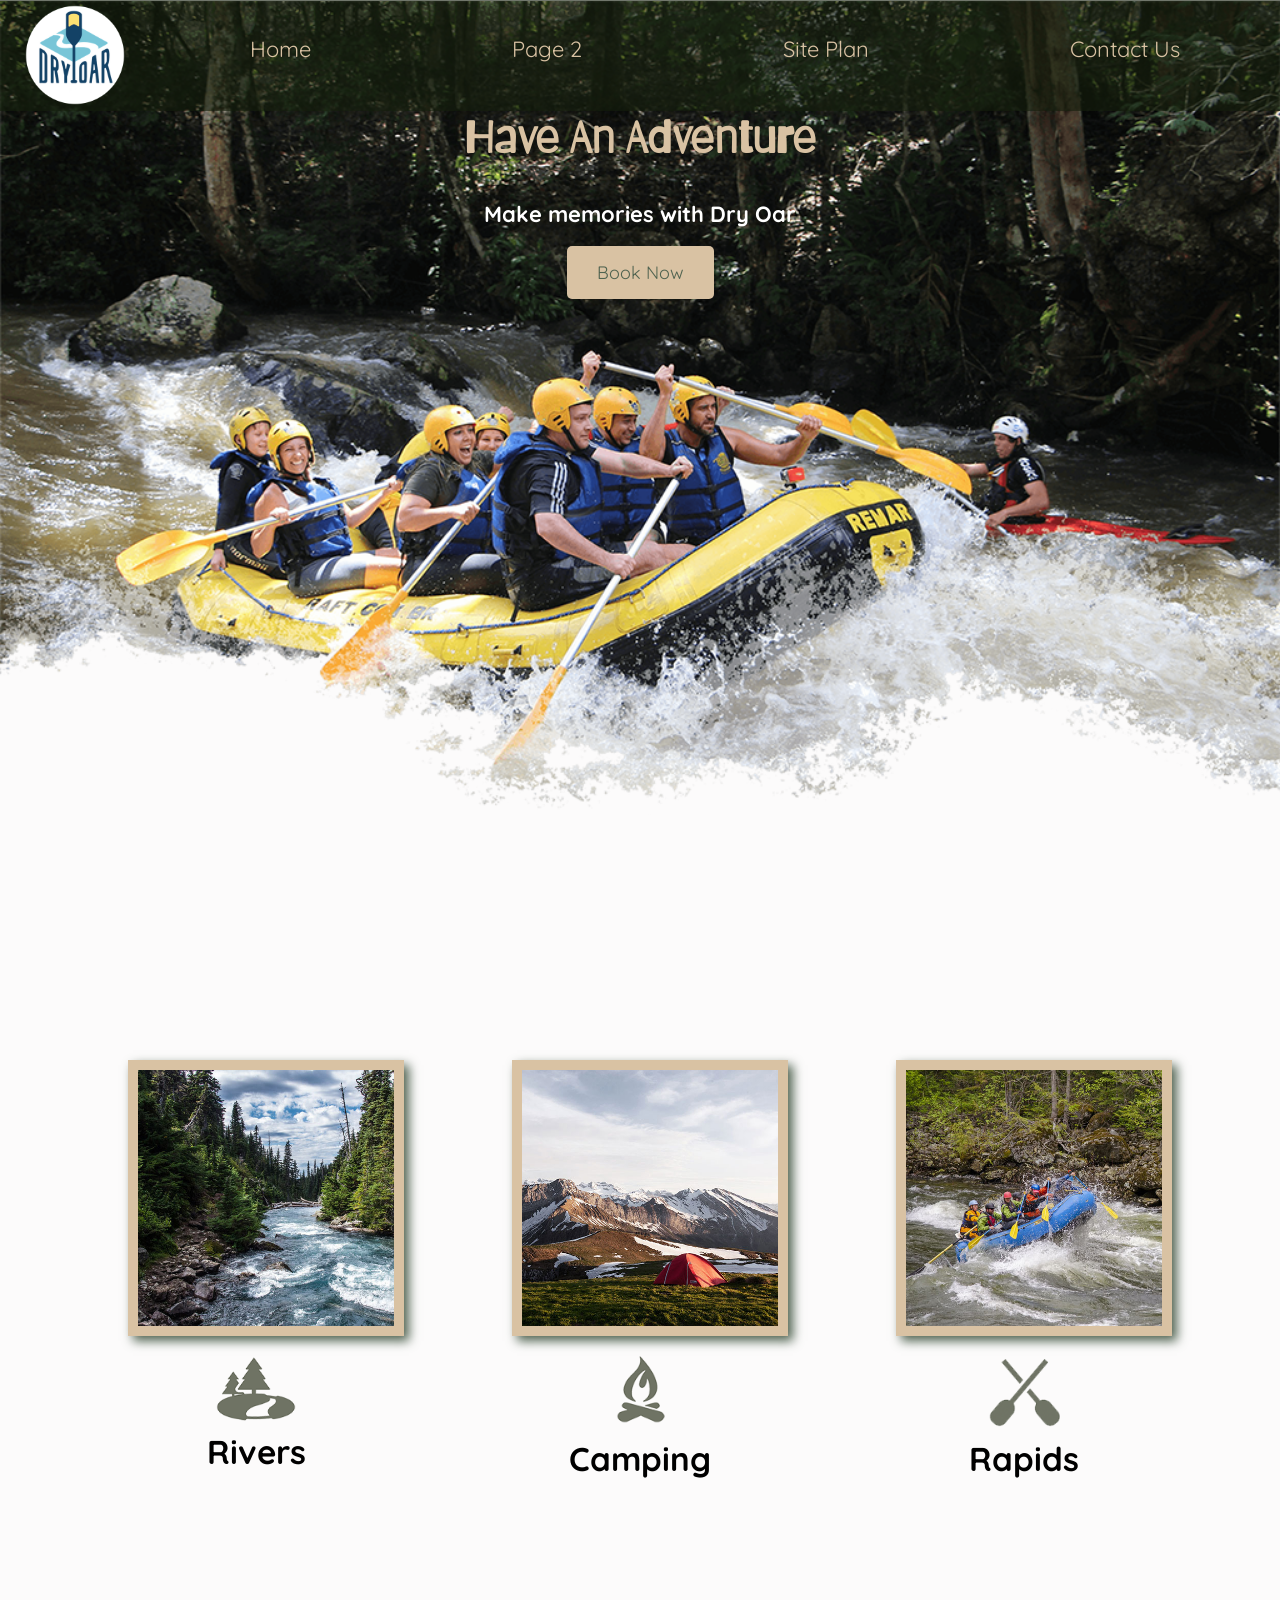
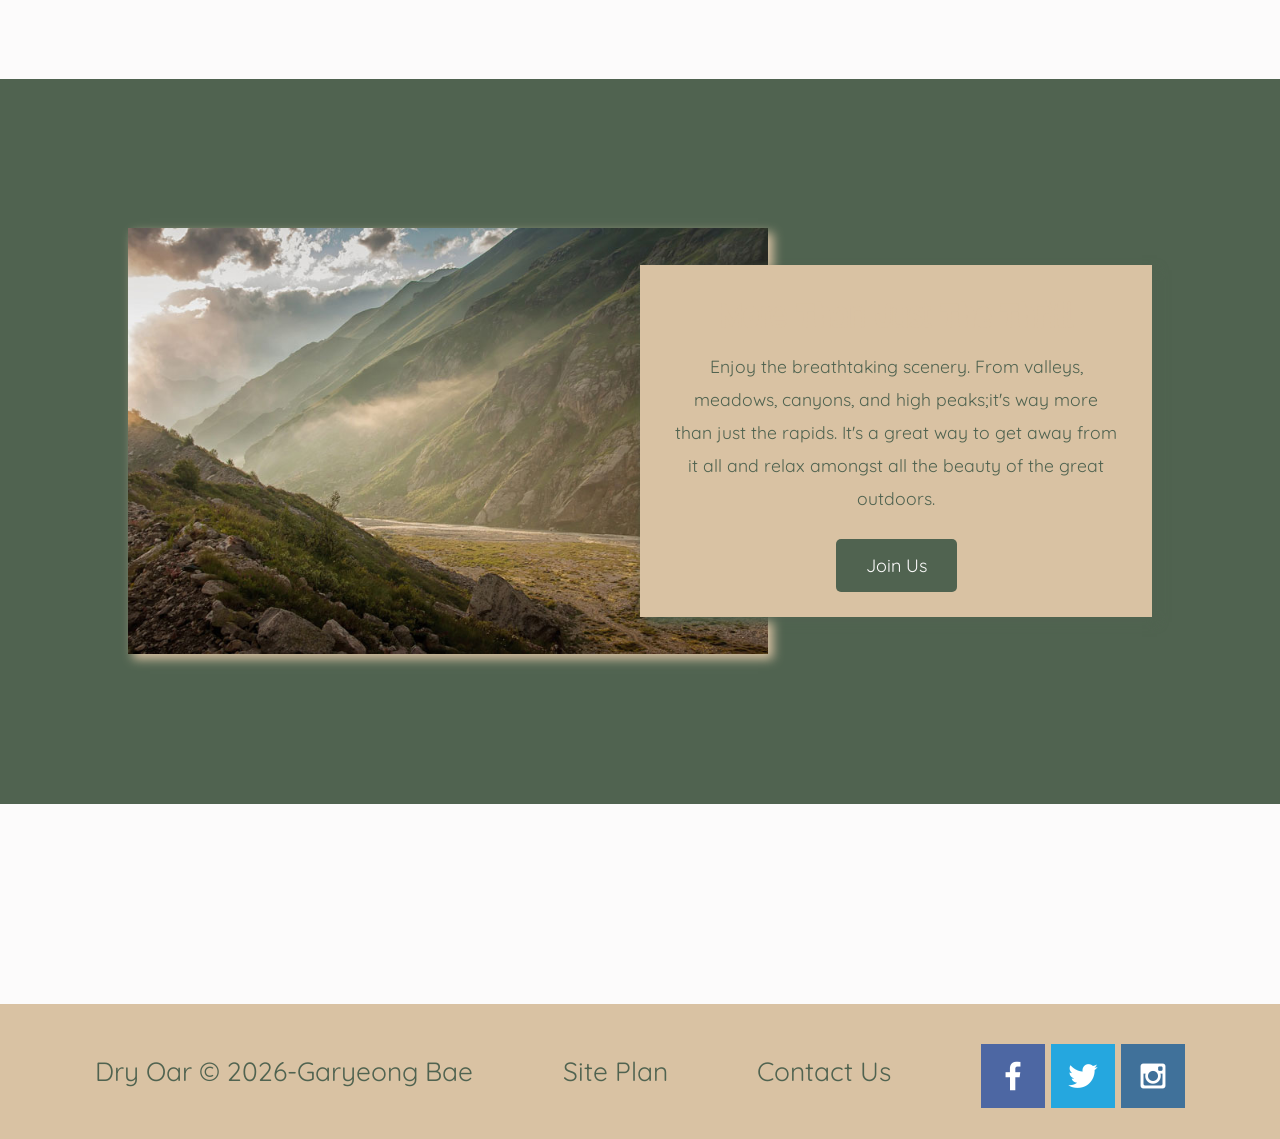
==== wwr/index.html @ 1e1f7eb1 "Initial commit" ====
<!DOCTYPE html>
<html lang="en">
<head>
    <meta charset="UTF-8">
    <meta name="viewport" content="width=device-width, initial-scale=1.0">
    <title>Whitewater Rafting Vacations | Dr Oar Boating | Home</title>
    <link rel="stylesheet" href="/wwr/styles/styles.css">
</head>
<body>
    <div id="content">
        <header>
            <a href="index.html" id="logo_link">
                <img class="logo" src="images/logo.png" alt="Dry Oar Logo"> 
            </a>
            <nav>
                <a href="index.html">Home</a>
                <a href="#">Page 2</a>
                <a href="site-plan-rafting.html">Site Plan</a>
                <a href="contactus.html">Contact Us</a>
            </nav>

        </header>
        <div id="hero">
            <div id="hero-box">
                <img id="hero-img" src="images/hero.png" alt="People enjoying rafting">
            </div>
            <section id="hero-msg">
                <h1 class="home-title">Have An Adventure</h1>
                <h4>Make memories with Dry Oar</h4>
                <div class="button-box">
                    <a class="book" href="contactus.html">Book Now</a>
                </div>
            </section>
        </div>
        <main class="home-grid">
            <section class="rivers-card">
                <img class="card-img" src="images/rivers.jpg" alt="river in forest">
                <img class="icon" src="images/river_icon.png" alt="river icon">
                <h2>Rivers</h2>
            </section>
            <section class="camping-card">
                <img class="card-img" src="images/camping.jpg" alt="tent in mountains">
                <img class="icon" src="images/fire_icon.png" alt="fire icon">
                <h2>Camping</h2>
            </section>
            <section class="rapids-card">
                <img class="card-img" src="images/rapids.jpg" alt="rafting boat">
                <img class="icon" src="images/oars.png" alt="oars idon">
                <h2>Rapids</h2>
            </section>
            <div id="background"></div>
            <img class="mountains" src="images/mountains.jpg" alt="Misty mountains">
            <section class="msg">
                <h2>More Than Just The Thrill</h2>
                <p>Enjoy the breathtaking scenery. From valleys, meadows, canyons, and high peaks;it's way more than just the rapids. It's a great way to get away from it all and relax amongst all the beauty of the great outdoors.</p>
                <a class="join" href="rivers.html">Join Us</a>
            </section>
        </main>
        <footer>
            <p>Dry Oar &copy; 2026-Garyeong Bae</p>
            <p><a href="site-plan-rafting.html">Site Plan</a></p>
            <p><a href="contactus.html">Contact Us</a></p>
            <div class="social">
                <a href="https://facebook.com" target="_blank">
                    <img src="images/facebook.png" alt="fb icon">
                </a>
                <a href="https://twitter.com" target="_blank">
                    <img src="images/twitter.png" alt="twitter icon">
                </a>
                <a href="https://instagram.com" target="_blank">
                    <img src="images/instagram.png" alt="instagram icon">
                </a>
            </div>
        </footer>
    </div>
</body>
</html>
---- wwr/styles/styles.css ----
@import url('https://fonts.googleapis.com/css2?family=Barriecito&family=Barrio&family=Gowun+Dodum&family=Quicksand:wght@300..700&display=swap');

#content{
    max-width: 1600px;
    margin: 0 auto;
}

#logo_link{
    padding-top:5px;
    justify-self: center;
    align-self: center;
}
.logo{
    width: 100px;
}
nav{
    display:flex;
    justify-content: space-around;

}
nav a{
    text-align:center;
    color:#d9c2a3;
    text-decoration: none;
    padding: 35px;
}
nav a:hover{
    background-color: rgb(181, 197, 181, 0.4);
    color:#d9c2a3;
}
.home-title{
    color:#506350;
    font-family: Barriecito, Barrio, sans-serif;
    font-size: 2em;
    margin-top: 10px;
}
h4{
    color:#d9c2a3;
}
#hero{
    display: grid;
    grid-template-columns: 1fr 3fr 1fr;
    Margin-top: -110px;
    width: 100%;
}
#hero-box{
    grid-column: 1/4;
    grid-row:1/3;
    z-index: -1;
}
#hero-msg{
    grid-column: 2/3;
    grid-row: 1/2;
    margin-top: 100px;
}
#hero-msg h1{
    text-align:center;
    color:#d9c2a3;
}
#hero-msg h4{
    text-align:center;
    color:white;
}
#hero-img{
    width: 100%;
}
.button-box{
    text-align:center;
}
main section{
    text-align:center;
    box-sizing: border-box;
}
#background{
    height: 725px;
}
body{
    background-color: #fcfbfb; 
    font-family: Quicksand, "Gowun Dodum", sans-serif;
    font-size: 22px;
    margin: 0;
    padding: 0;
}
h2{
    margin: 0;
}
header{
    background-color: rgba(20,30,13, .6);
    display: grid;
    grid-template-columns: 150px auto;
}

.book{
    background-color: #d9c2a3;
    color:#506350;
    text-decoration: none;
    font-size: 18px;
    padding: 15px 30px;
    margin-top: 50px;
    border-radius: 5px;
}
.join{
    background-color: #506350;
    color:#fcfbfb;
    text-decoration: none;
    font-size: 18px;
    padding: 15px 30px;
    margin-top: 50px;
    border-radius: 5px;

}
.book:hover{
    background-color: #fcfbfb;
    color:#506350;
    
}
.join:hover{
    background-color: #fcfbfb;
    color:#506350;
}
.home-grid{
    display: grid;
    grid-template-columns: repeat(10, 1fr);
}
#background{
    background-color: #506350;
    grid-column: 1/11;
    grid-row: 4/9;
}
.msg{
    background-color: #d9c2a3;
    line-height: 1.5em;
    padding: 35px;
    grid-column: 6/10;
    grid-row: 6/7;
    box-shadow: 5px 5px 10px #506350;
}
.msg h2{
    color:#d9c2a3;
    font-family: Barriecito, Barrio, sans-serif;
}
.msg p{
    color:#506350;
    font-size: .8em;
    padding-bottom: 15px;
}
.icon{
    width: 80px;
    padding-top: 10px;
}
.card-img{
    border: 10px solid #d9c2a3;
    transition: transform .5s;
    box-shadow: 5px 5px 10px #506350;
    width: 100%;
}
.card-img:hover{
    opacity: .6;
    transform: scale(1.1);
}
.mountains{
    width: 100%;
    grid-column: 2/7;
    grid-row: 5/8;
    box-shadow: 5px 5px 10px #d9c2a3;
}
.rivers-card{
    margin: 200px 0;
    grid-column: 2/4;
    grid-row: 2/3;
}
.camping-card{
    margin: 200px 0;
    grid-column: 5/7;
    grid-row: 2/3;
}
.rapids-card{
    margin: 200px 0;
    grid-column: 8/10;
    grid-row: 2/3;
}

footer{
    background-color: #d9c2a3;
    color:#506350;
    padding: 25px 50px;
    margin-top: 200px;
    display: flex;
    justify-content: space-around;
    align-items: center;
}
footer a{
    color:#506350;
    text-decoration: none;
}
footer a:hover{
    color:#506350;
}
footer p{
    font-size: 1.2em;
}
footer p a:hover{
    text-decoration: underline;
}
footer .social img{
    padding-top: 15px;
}
@media screen and (max-width:900px){
    #hero, .home-grid{
        display: block;
        height: auto;
    }
    nav, footer{
        flex-direction: column;
    }
    nav a{
        display: block;
        padding: 15px;
    }
    #hero{
        margin-top: 0;
    }
    #hero-msg{
        margin-top: 0;
    }
    #hero-msg h4{
        display: none;
    }
    #hero-msg h1{
        color: #506350;
    }
    .home-title{
        font-size: 25px;
    }
    .rivers-card, .camping-card, .rapids-card{
        margin:50px auto;
        width: 60%;
    }
    #background{
        display: none;
    }
    .mountains, .msg{
        width: 80%;
        display: block;
        margin: 0 auto;
    }
    footer{
        margin-top: 25px;
    }
}
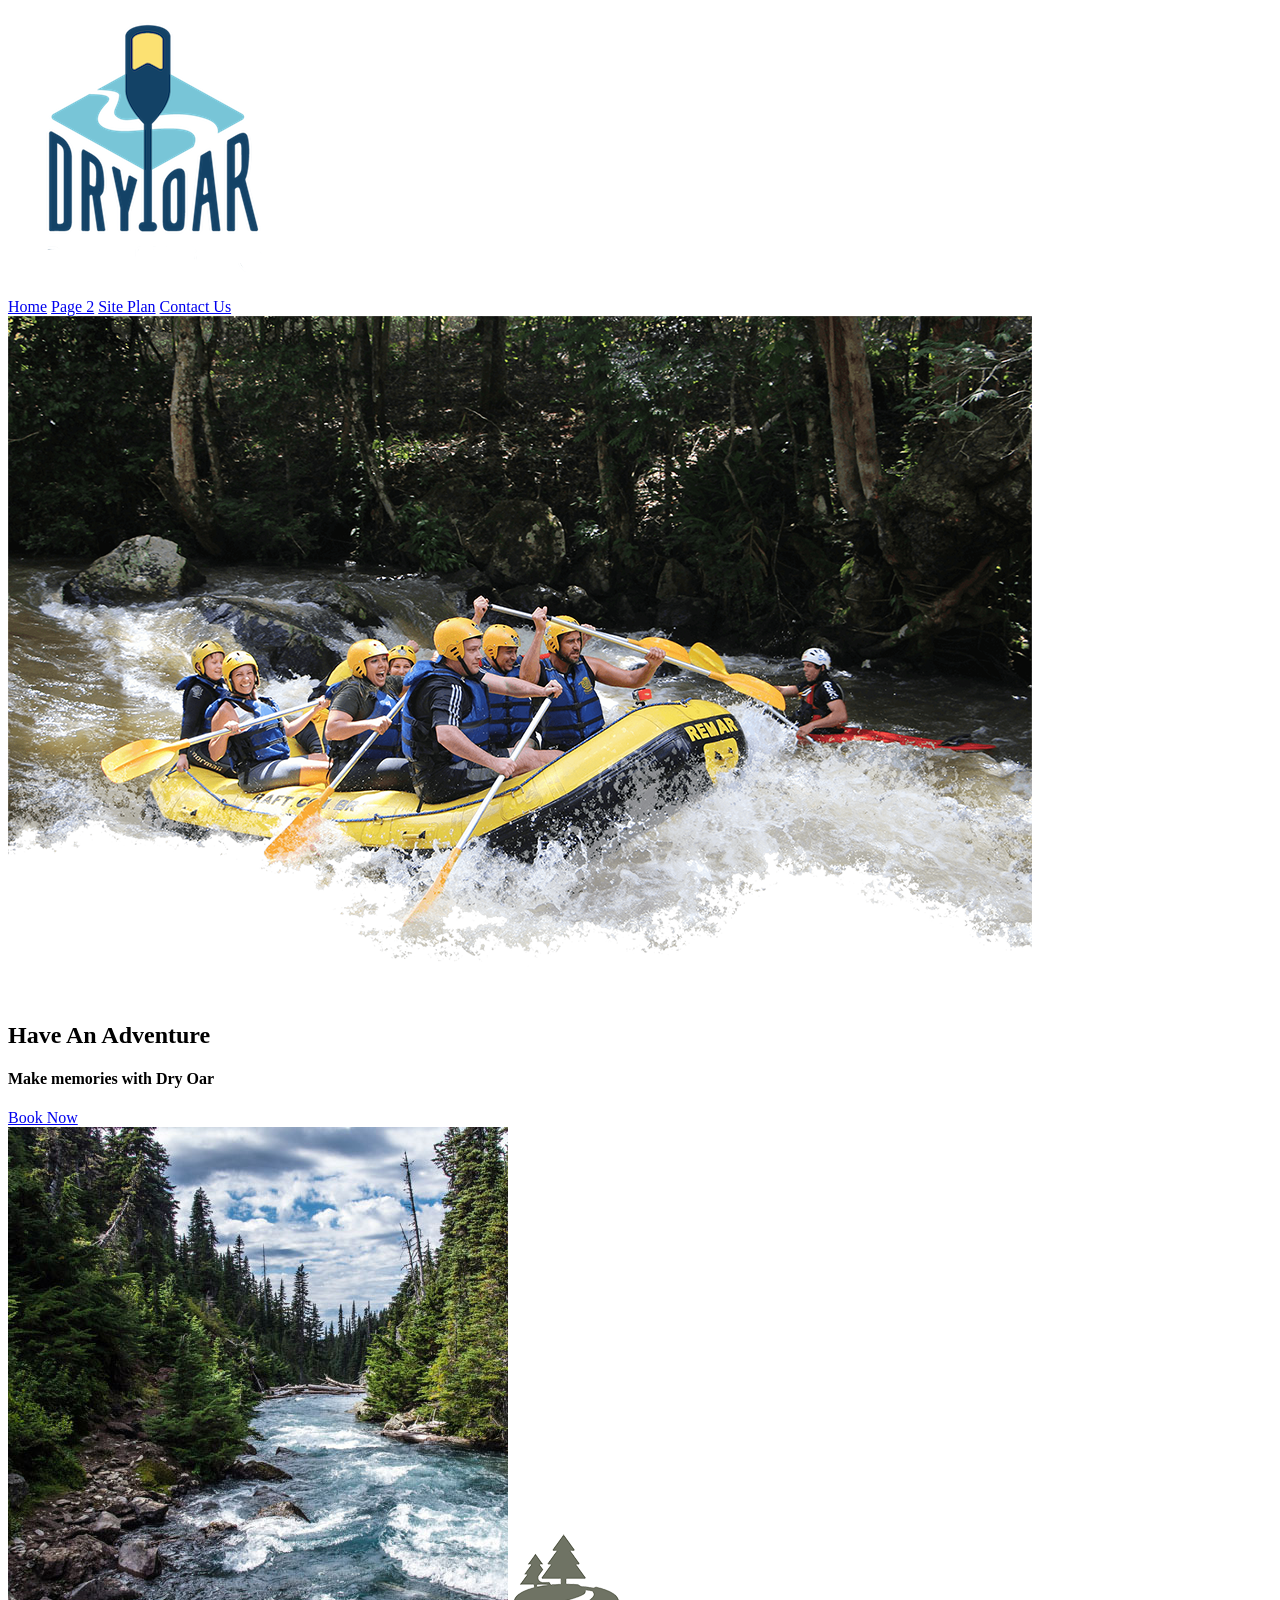
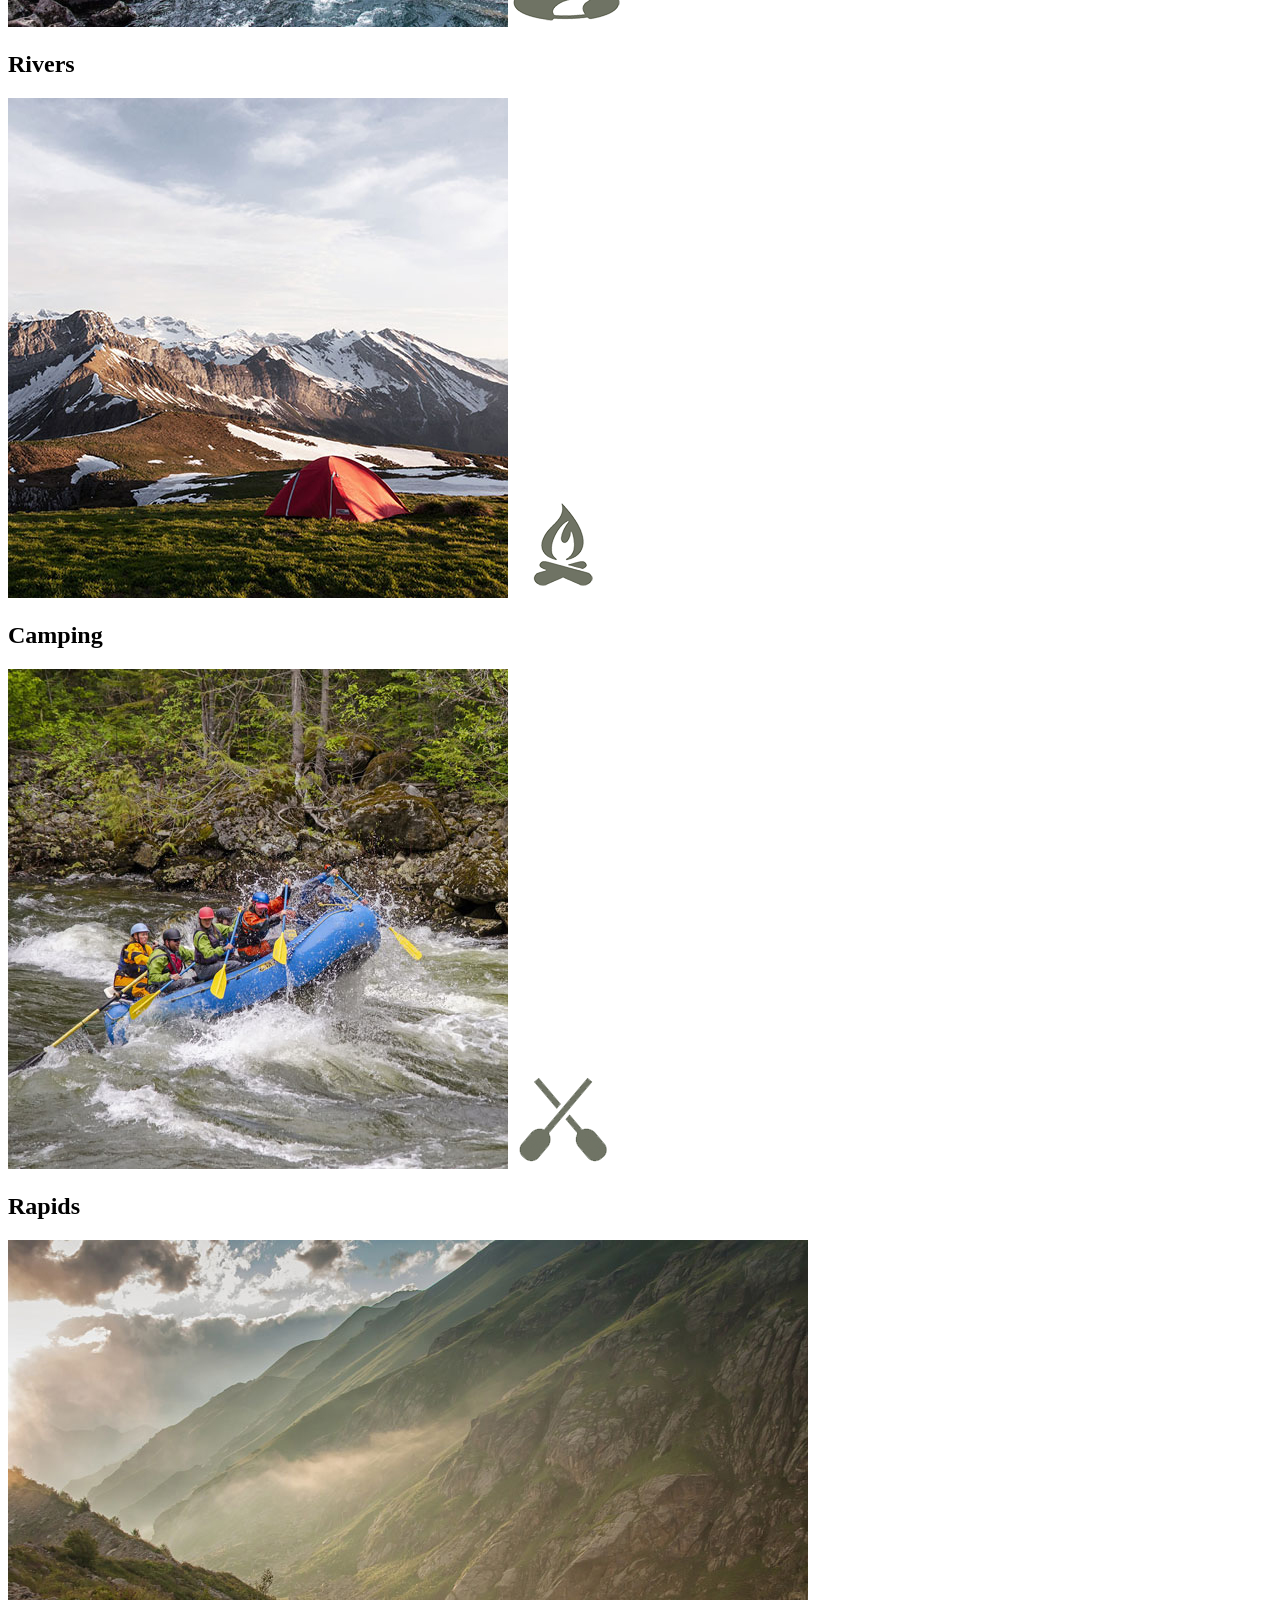
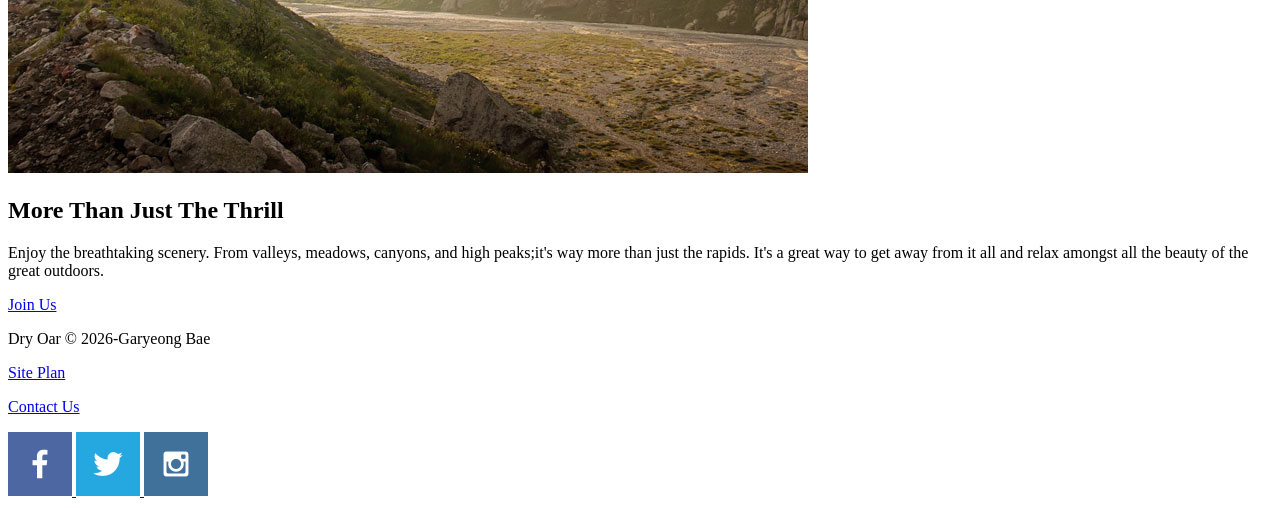
==== commit d0fec7f0: "fixed html" ====
--- a/wwr/index.html
+++ b/wwr/index.html
@@ -4,7 +4,7 @@
     <meta charset="UTF-8">
     <meta name="viewport" content="width=device-width, initial-scale=1.0">
     <title>Whitewater Rafting Vacations | Dr Oar Boating | Home</title>
-    <link rel="stylesheet" href="/wwr/styles/styles.css">
+    <link rel="stylesheet" href="wwr/styles/styles.css">
 </head>
 <body>
     <div id="content">
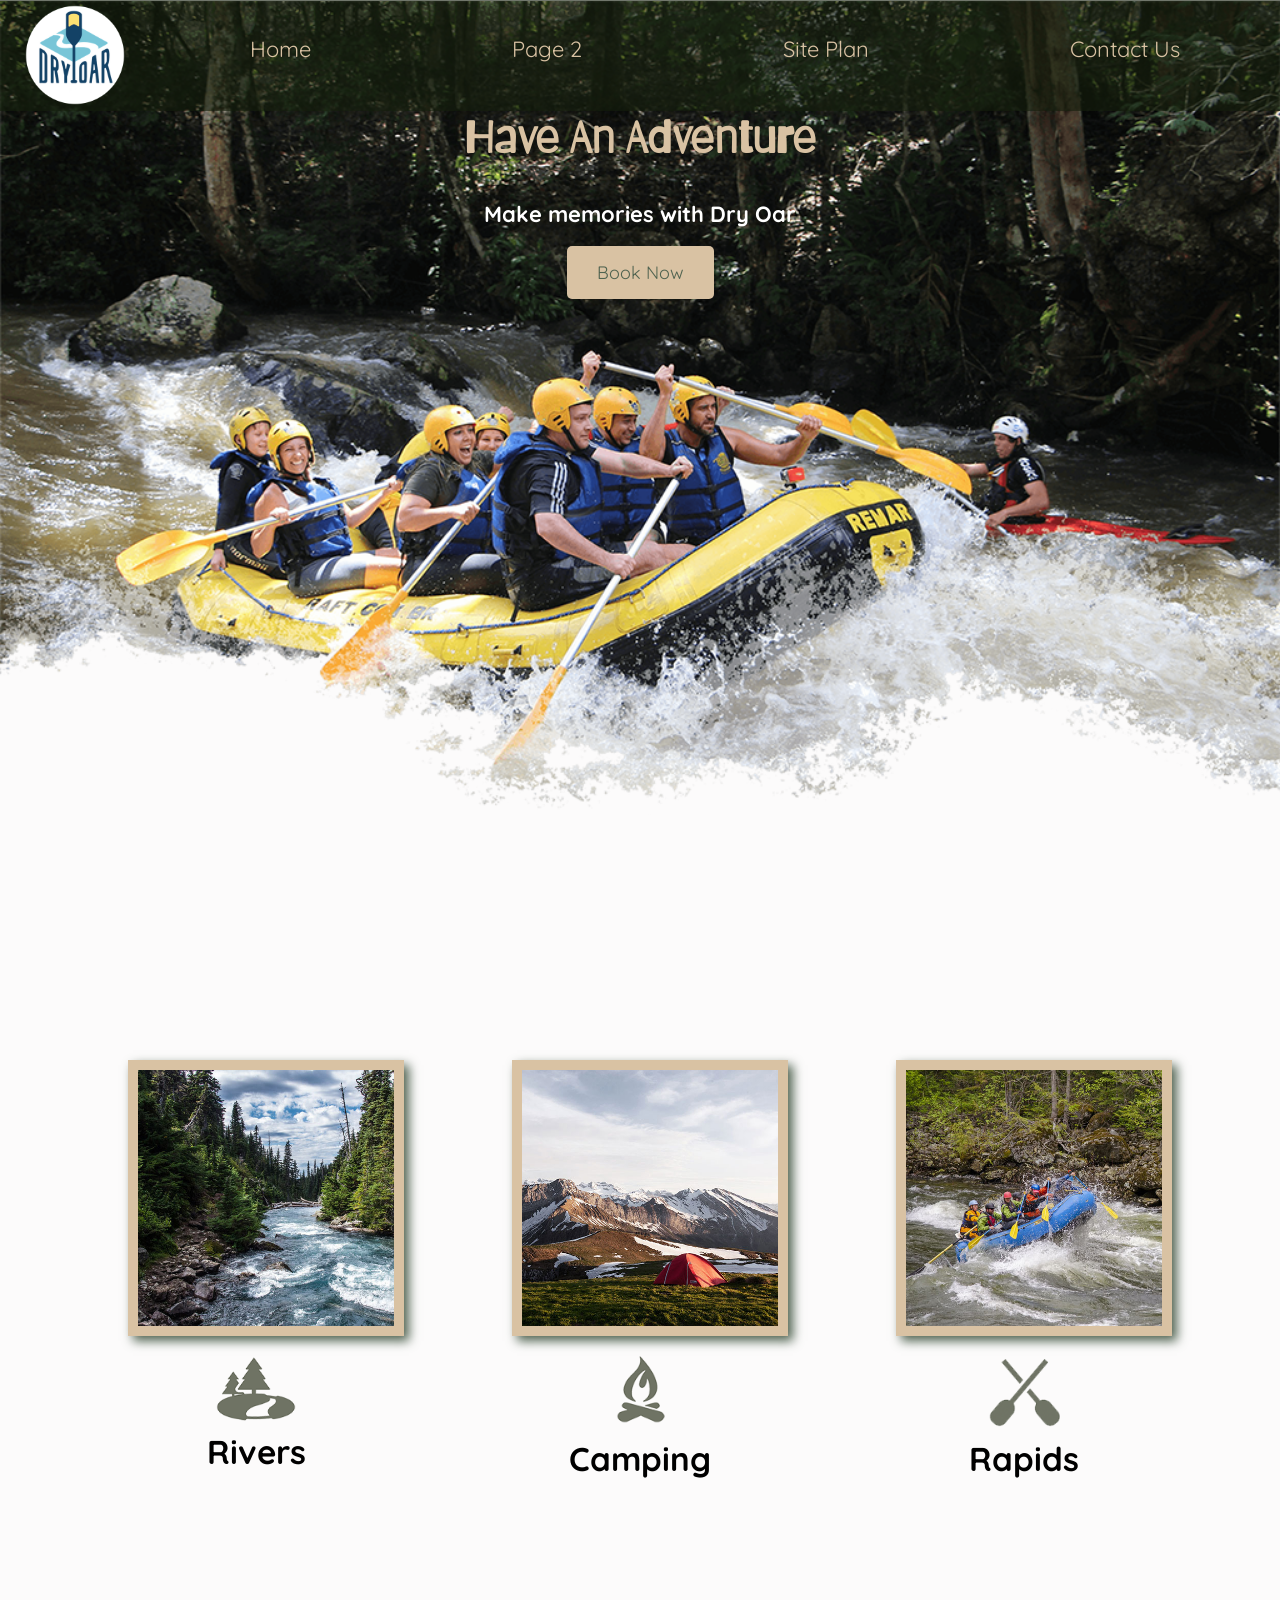
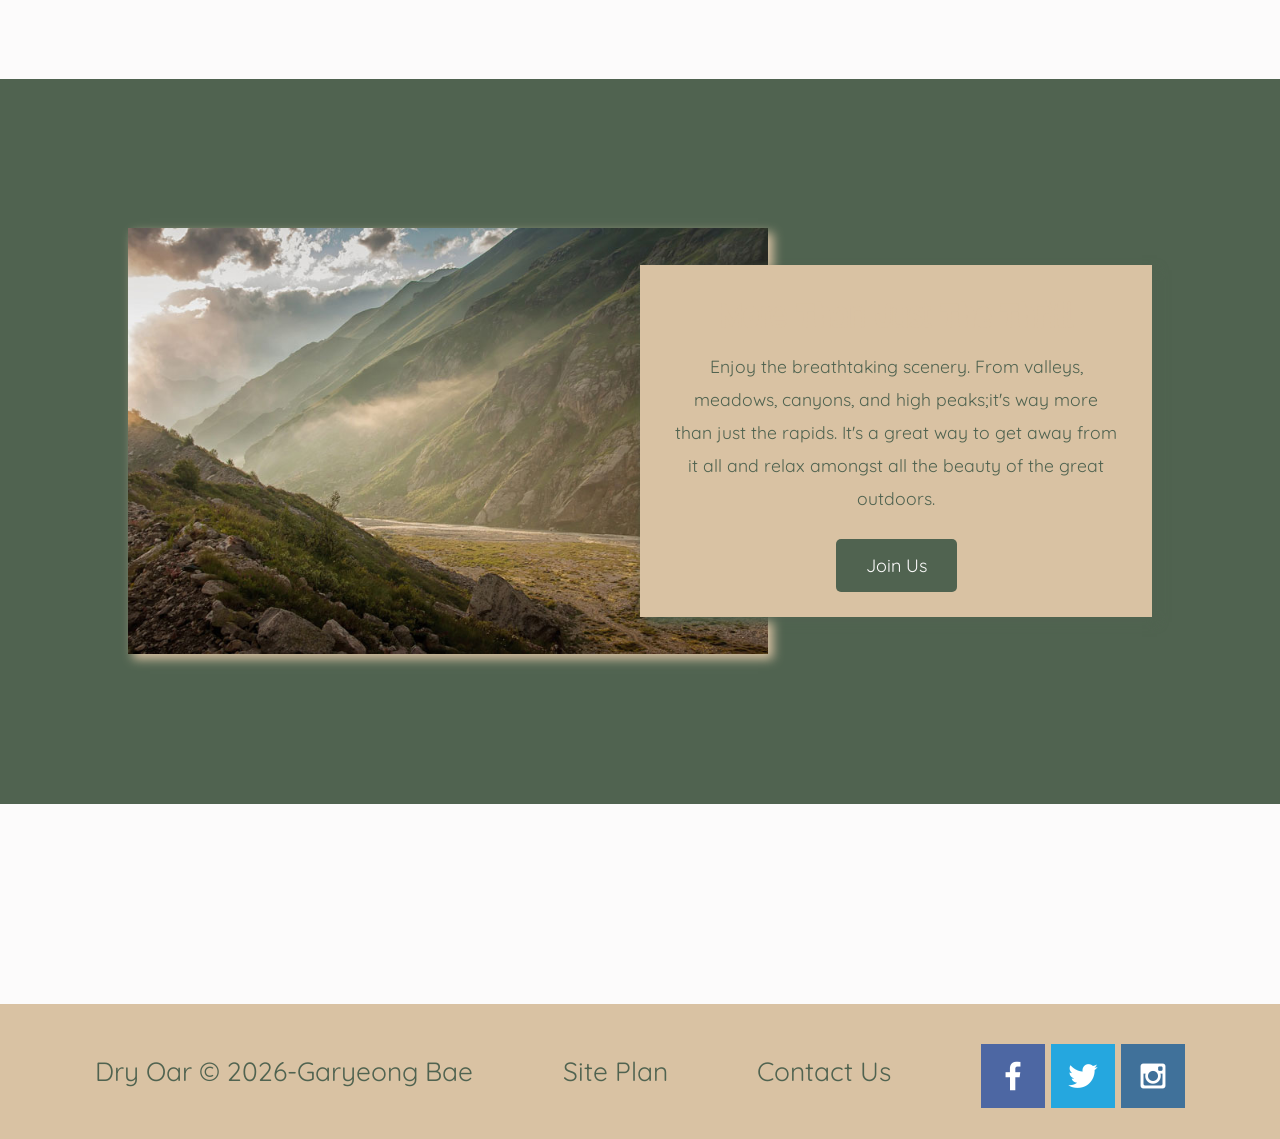
==== commit c9ccee0f: "fixed html" ====
--- a/wwr/index.html
+++ b/wwr/index.html
@@ -4,7 +4,7 @@
     <meta charset="UTF-8">
     <meta name="viewport" content="width=device-width, initial-scale=1.0">
     <title>Whitewater Rafting Vacations | Dr Oar Boating | Home</title>
-    <link rel="stylesheet" href="wwr/styles/styles.css">
+    <link rel="stylesheet" href="styles/styles.css">
 </head>
 <body>
     <div id="content">
--- a/wwr/styles/styles.css
+++ b/wwr/styles/styles.css
@@ -0,0 +1,250 @@
+@import url('https://fonts.googleapis.com/css2?family=Barriecito&family=Barrio&family=Gowun+Dodum&family=Quicksand:wght@300..700&display=swap');
+
+#content{
+    max-width: 1600px;
+    margin: 0 auto;
+}
+
+#logo_link{
+    padding-top:5px;
+    justify-self: center;
+    align-self: center;
+}
+.logo{
+    width: 100px;
+}
+nav{
+    display:flex;
+    justify-content: space-around;
+
+}
+nav a{
+    text-align:center;
+    color:#d9c2a3;
+    text-decoration: none;
+    padding: 35px;
+}
+nav a:hover{
+    background-color: rgb(181, 197, 181, 0.4);
+    color:#d9c2a3;
+}
+.home-title{
+    color:#506350;
+    font-family: Barriecito, Barrio, sans-serif;
+    font-size: 2em;
+    margin-top: 10px;
+}
+h4{
+    color:#d9c2a3;
+}
+#hero{
+    display: grid;
+    grid-template-columns: 1fr 3fr 1fr;
+    Margin-top: -110px;
+    width: 100%;
+}
+#hero-box{
+    grid-column: 1/4;
+    grid-row:1/3;
+    z-index: -1;
+}
+#hero-msg{
+    grid-column: 2/3;
+    grid-row: 1/2;
+    margin-top: 100px;
+}
+#hero-msg h1{
+    text-align:center;
+    color:#d9c2a3;
+}
+#hero-msg h4{
+    text-align:center;
+    color:white;
+}
+#hero-img{
+    width: 100%;
+}
+.button-box{
+    text-align:center;
+}
+main section{
+    text-align:center;
+    box-sizing: border-box;
+}
+#background{
+    height: 725px;
+}
+body{
+    background-color: #fcfbfb; 
+    font-family: Quicksand, "Gowun Dodum", sans-serif;
+    font-size: 22px;
+    margin: 0;
+    padding: 0;
+}
+h2{
+    margin: 0;
+}
+header{
+    background-color: rgba(20,30,13, .6);
+    display: grid;
+    grid-template-columns: 150px auto;
+}
+
+.book{
+    background-color: #d9c2a3;
+    color:#506350;
+    text-decoration: none;
+    font-size: 18px;
+    padding: 15px 30px;
+    margin-top: 50px;
+    border-radius: 5px;
+}
+.join{
+    background-color: #506350;
+    color:#fcfbfb;
+    text-decoration: none;
+    font-size: 18px;
+    padding: 15px 30px;
+    margin-top: 50px;
+    border-radius: 5px;
+
+}
+.book:hover{
+    background-color: #fcfbfb;
+    color:#506350;
+    
+}
+.join:hover{
+    background-color: #fcfbfb;
+    color:#506350;
+}
+.home-grid{
+    display: grid;
+    grid-template-columns: repeat(10, 1fr);
+}
+#background{
+    background-color: #506350;
+    grid-column: 1/11;
+    grid-row: 4/9;
+}
+.msg{
+    background-color: #d9c2a3;
+    line-height: 1.5em;
+    padding: 35px;
+    grid-column: 6/10;
+    grid-row: 6/7;
+    box-shadow: 5px 5px 10px #506350;
+}
+.msg h2{
+    color:#d9c2a3;
+    font-family: Barriecito, Barrio, sans-serif;
+}
+.msg p{
+    color:#506350;
+    font-size: .8em;
+    padding-bottom: 15px;
+}
+.icon{
+    width: 80px;
+    padding-top: 10px;
+}
+.card-img{
+    border: 10px solid #d9c2a3;
+    transition: transform .5s;
+    box-shadow: 5px 5px 10px #506350;
+    width: 100%;
+}
+.card-img:hover{
+    opacity: .6;
+    transform: scale(1.1);
+}
+.mountains{
+    width: 100%;
+    grid-column: 2/7;
+    grid-row: 5/8;
+    box-shadow: 5px 5px 10px #d9c2a3;
+}
+.rivers-card{
+    margin: 200px 0;
+    grid-column: 2/4;
+    grid-row: 2/3;
+}
+.camping-card{
+    margin: 200px 0;
+    grid-column: 5/7;
+    grid-row: 2/3;
+}
+.rapids-card{
+    margin: 200px 0;
+    grid-column: 8/10;
+    grid-row: 2/3;
+}
+
+footer{
+    background-color: #d9c2a3;
+    color:#506350;
+    padding: 25px 50px;
+    margin-top: 200px;
+    display: flex;
+    justify-content: space-around;
+    align-items: center;
+}
+footer a{
+    color:#506350;
+    text-decoration: none;
+}
+footer a:hover{
+    color:#506350;
+}
+footer p{
+    font-size: 1.2em;
+}
+footer p a:hover{
+    text-decoration: underline;
+}
+footer .social img{
+    padding-top: 15px;
+}
+@media screen and (max-width:900px){
+    #hero, .home-grid{
+        display: block;
+        height: auto;
+    }
+    nav, footer{
+        flex-direction: column;
+    }
+    nav a{
+        display: block;
+        padding: 15px;
+    }
+    #hero{
+        margin-top: 0;
+    }
+    #hero-msg{
+        margin-top: 0;
+    }
+    #hero-msg h4{
+        display: none;
+    }
+    #hero-msg h1{
+        color: #506350;
+    }
+    .home-title{
+        font-size: 25px;
+    }
+    .rivers-card, .camping-card, .rapids-card{
+        margin:50px auto;
+        width: 60%;
+    }
+    #background{
+        display: none;
+    }
+    .mountains, .msg{
+        width: 80%;
+        display: block;
+        margin: 0 auto;
+    }
+    footer{
+        margin-top: 25px;
+    }
+}
